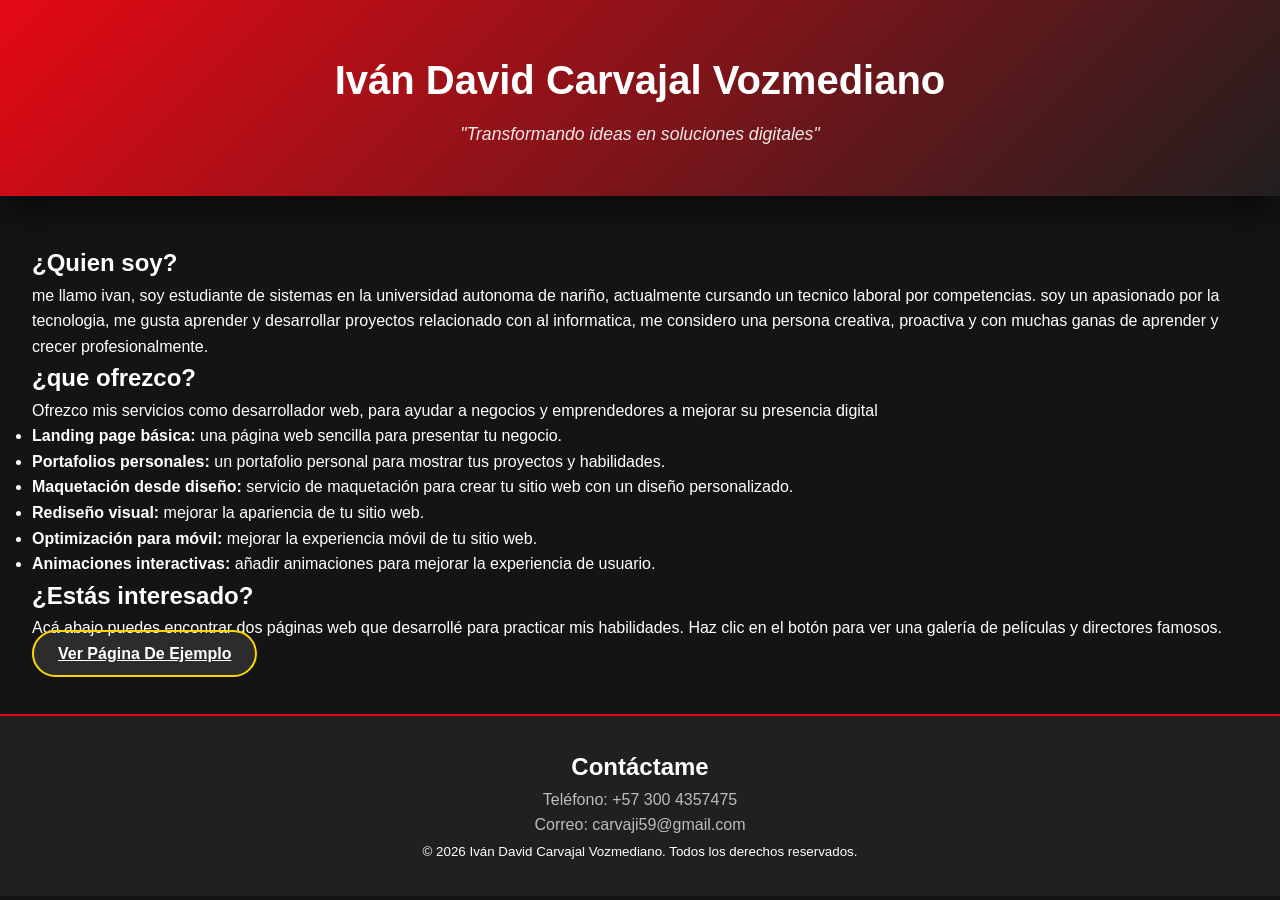
==== index.html @ 3e9c9d6c "Add files via upload" ====
<!DOCTYPE html>
<html lang="en">
<head>
    <meta charset="UTF-8">
    <meta name="viewport" content="width=device-width, initial-scale=1.0">
    <meta name="description" content="Portafolio de Iván David Carvajal - Desarrollador web profesional">
    <meta name="keywords" content="desarrollo web, portafolio, web design, landing pages">
    <title>Iván David Carvajal - Desarrollador Web</title>
    <link rel="stylesheet" href="style.css">
</head>
<body>
    <header>
        <h1>Iván David Carvajal Vozmediano</h1>
        <p><em>"Transformando ideas en soluciones digitales"</em></p>
    </header>

    <main>

        <section>

            <h2>¿Quien soy?</h2>
            <p>me llamo ivan, soy estudiante de sistemas en la universidad autonoma de nariño, actualmente cursando un tecnico laboral por competencias.
                soy un apasionado por la tecnologia, me gusta aprender y desarrollar proyectos relacionado con al informatica, me considero una persona creativa,
                proactiva y con muchas ganas de aprender y crecer profesionalmente.
            </p>

                    
        </section>



        <section>
            
            <h2>¿que ofrezco?</h2>
            <p>Ofrezco mis servicios como desarrollador web, para ayudar a negocios y emprendedores a mejorar su presencia digital</p>

            <ul>

                <li><strong>Landing page básica:</strong> una página web sencilla para presentar tu negocio.</li>

                <li><strong>Portafolios personales:</strong> un portafolio personal para mostrar tus proyectos y habilidades.</li>

                <li><strong>Maquetación desde diseño:</strong> servicio de maquetación para crear tu sitio web con un diseño personalizado.</li>

                <li><strong>Rediseño visual:</strong> mejorar la apariencia de tu sitio web.</li>

                <li><strong>Optimización para móvil:</strong> mejorar la experiencia móvil de tu sitio web.</li>

                <li><strong>Animaciones interactivas:</strong> añadir animaciones para mejorar la experiencia de usuario.</li>
            </ul>
        </section>

        <section>
            <h2>¿Estás interesado?</h2>
            <p>Acá abajo puedes encontrar dos páginas web que desarrollé para practicar mis habilidades. Haz clic en el botón para ver una galería de películas y directores famosos.</p>
            <p><a href="pagina_ejemplo/ejemplo.html" class="btn btn-accent">Ver página de ejemplo</a></p>
        </section>
    </main>

    <footer>

        <h2>Contáctame</h2>
        <p>Teléfono: +57 300 4357475</p>
        <p>Correo: carvaji59@gmail.com</p>
        
        <small>© 2026 Iván David Carvajal Vozmediano. Todos los derechos reservados.</small>
    </footer>


</body>
</html>
---- style.css ----
/* ===== VARIABLES Y RESET ===== */
:root {
    --primary-color: #e50914;
    --secondary-color: #221f1f;
    --accent-color: #ffd700;
    --text-light: #ffffff;
    --text-dark: #221f1f;
    --bg-dark: #141414;
    --shadow: 0 8px 16px rgba(0, 0, 0, 0.3);
    --shadow-lg: 0 16px 32px rgba(0, 0, 0, 0.5);
    --transition: all 0.3s ease;
}

* {
    margin: 0;
    padding: 0;
    box-sizing: border-box;
}

html {
    scroll-behavior: smooth;
}

body {
    font-family: 'Segoe UI', Tahoma, Geneva, Verdana, sans-serif;
    background-color: var(--bg-dark);
    color: var(--text-light);
    line-height: 1.6;
}

/* ===== HEADER ===== */
header {
    background: linear-gradient(135deg, var(--primary-color) 0%, var(--secondary-color) 100%);
    padding: 3rem 2rem;
    text-align: center;
    box-shadow: var(--shadow-lg);
    margin-bottom: 3rem;
}

header h1 {
    font-size: 2.5rem;
    margin-bottom: 0.5rem;
    color: var(--text-light);
}

header p {
    font-size: 1.1rem;
    color: rgba(255, 255, 255, 0.9);
}

/* ===== MAIN ===== */
main {
    max-width: 1400px;
    margin: 0 auto;
    padding: 0 2rem;
}

/* ===== SELECTOR DE CATEGORÍA ===== */
.menu-categoria {
    position: relative;
    display: inline-block;
}

.btn-menu {
    position: fixed;
    top: 2rem;
    right: 2rem;
    background-color: var(--primary-color);
    color: var(--text-light);
    border: none;
    border-radius: 50%;
    width: 50px;
    height: 50px;
    font-size: 1.5rem;
    cursor: pointer;
    box-shadow: var(--shadow-lg);
    transition: var(--transition);
    z-index: 100;
    display: flex;
    align-items: center;
    justify-content: center;
}

.btn-menu:hover {
    background-color: #ff1722;
    transform: scale(1.1);
}

.btn-menu:active {
    transform: scale(0.95);
}

.menu-desplegable {
    position: fixed;
    top: 5.5rem;
    right: 2rem;
    background-color: var(--secondary-color);
    border: 2px solid var(--accent-color);
    border-radius: 12px;
    box-shadow: var(--shadow-lg);
    display: none;
    flex-direction: column;
    min-width: 250px;
    z-index: 99;
    overflow: hidden;
}

.menu-desplegable.activo {
    display: flex;
    animation: slideDown 0.3s ease-out;
}

.menu-item {
    padding: 1rem 1.5rem;
    background: none;
    border: none;
    color: var(--text-light);
    font-size: 1rem;
    font-weight: 600;
    cursor: pointer;
    transition: var(--transition);
    text-align: left;
    border-bottom: 1px solid rgba(255, 255, 255, 0.1);
}

.menu-item:last-child {
    border-bottom: none;
}

.menu-item:hover {
    background-color: var(--primary-color);
    padding-left: 2rem;
}

/* ===== ANIMACIÓN MENÚ ===== */
@keyframes slideDown {
    from {
        opacity: 0;
        transform: translateY(-10px);
    }
    to {
        opacity: 1;
        transform: translateY(0);
    }
}

/* ===== FILTROS ===== */
.filtros {
    background: var(--secondary-color);
    padding: 2rem;
    border-radius: 12px;
    margin-bottom: 3rem;
    box-shadow: var(--shadow);
}

.filtros h2 {
    font-size: 1.8rem;
    margin-bottom: 1.5rem;
    color: var(--accent-color);
}

.botones-genero {
    display: flex;
    flex-wrap: wrap;
    gap: 1rem;
    justify-content: center;
}

.btn {
    padding: 0.8rem 1.5rem;
    background-color: rgba(255, 255, 255, 0.1);
    color: var(--text-light);
    border: 2px solid var(--accent-color);
    border-radius: 25px;
    cursor: pointer;
    font-size: 1rem;
    font-weight: 600;
    transition: var(--transition);
    text-transform: capitalize;
}

.btn:hover {
    background-color: var(--accent-color);
    color: var(--text-dark);
    transform: translateY(-3px);
    box-shadow: 0 8px 16px rgba(255, 215, 0, 0.3);
}

.btn-activo {
    background-color: var(--primary-color);
    border-color: var(--primary-color);
    color: var(--text-light);
}

.btn-activo:hover {
    background-color: #ff1722;
    border-color: #ff1722;
}

/* ===== GALERÍA ===== */
.galerI {
    margin-bottom: 3rem;
}

.contenedor-peliculas {
    display: grid;
    grid-template-columns: repeat(auto-fill, minmax(200px, 1fr));
    gap: 2rem;
}

/* ===== PELÍCULAS ===== */
.pelicula {
    background: var(--secondary-color);
    border-radius: 12px;
    overflow: hidden;
    box-shadow: var(--shadow);
    transition: var(--transition);
    cursor: pointer;
    position: relative;
    height: 100%;
    display: flex;
    flex-direction: column;
    animation: fadeIn 0.6s ease-out;
}

.pelicula:hover {
    transform: translateY(-15px) scale(1.05);
    box-shadow: var(--shadow-lg);
}

.pelicula img {
    width: 100%;
    height: 300px;
    object-fit: cover;
    transition: var(--transition);
}

.pelicula:hover img {
    filter: brightness(0.8);
}

.info-pelicula {
    padding: 1.5rem;
    flex-grow: 1;
    display: flex;
    flex-direction: column;
    justify-content: flex-start;
}

.pelicula h3 {
    font-size: 1.2rem;
    margin-bottom: 0.4rem;
    color: var(--text-light);
    max-height: 3rem;
    overflow: hidden;
    text-overflow: ellipsis;
}

.pelicula .descripcion {
    font-size: 0.9rem;
    color: var(--text-light);
    margin-bottom: 0.8rem;
    line-height: 1.4;
}

.pelicula .genero {
    display: inline-block;
    background-color: var(--primary-color);
    color: var(--text-light);
    padding: 0.4rem 0.8rem;
    border-radius: 20px;
    font-size: 0.85rem;
    font-weight: 600;
    text-transform: capitalize;
    margin-top: auto;
}

/* ===== OCULTAR PELÍCULAS ===== */
.pelicula.oculta {
    display: none;
}

/* ===== DIRECTORES ===== */
.contenedor-directores {
    display: grid;
    grid-template-columns: repeat(auto-fill, minmax(200px, 1fr));
    gap: 2rem;
}

.director {
    background: var(--secondary-color);
    border-radius: 12px;
    overflow: hidden;
    box-shadow: var(--shadow);
    transition: var(--transition);
    cursor: pointer;
    position: relative;
    height: 100%;
    display: flex;
    flex-direction: column;
    animation: fadeIn 0.6s ease-out;
}

.director:hover {
    transform: translateY(-15px) scale(1.05);
    box-shadow: var(--shadow-lg);
}

.director img {
    width: 100%;
    height: 300px;
    object-fit: cover;
    transition: var(--transition);
}

.director:hover img {
    filter: brightness(0.8);
}

.info-director {
    padding: 1.5rem;
    flex-grow: 1;
    display: flex;
    flex-direction: column;
    justify-content: flex-start;
}

.director h3 {
    font-size: 1.2rem;
    margin-bottom: 0.4rem;
    color: var(--text-light);
    max-height: 3rem;
    overflow: hidden;
    text-overflow: ellipsis;
}

.director .bio {
    font-size: 0.9rem;
    color: var(--text-light);
    margin-bottom: 0.8rem;
    line-height: 1.4;
}

.director .pais {
    display: inline-block;
    background-color: var(--primary-color);
    color: var(--text-light);
    padding: 0.4rem 0.8rem;
    border-radius: 20px;
    font-size: 0.85rem;
    font-weight: 600;
    text-transform: capitalize;
    margin-top: auto;
}

/* ===== OCULTAR DIRECTORES ===== */
.director.oculta {
    display: none;
}

/* ===== FOOTER ===== */
footer {
    background: var(--secondary-color);
    padding: 2rem;
    text-align: center;
    margin-top: 3rem;
    border-top: 2px solid var(--primary-color);
}

footer p {
    color: rgba(255, 255, 255, 0.7);
}

/* ===== ANIMACIONES ===== */
@keyframes fadeIn {
    from {
        opacity: 0;
        transform: translateY(20px);
    }
    to {
        opacity: 1;
        transform: translateY(0);
    }
}

/* ===== RESPONSIVE ===== */
@media (max-width: 1024px) {
    .contenedor-peliculas {
        grid-template-columns: repeat(auto-fill, minmax(180px, 1fr));
        gap: 1.5rem;
    }

    .contenedor-directores {
        grid-template-columns: repeat(auto-fill, minmax(180px, 1fr));
        gap: 1.5rem;
    }

    header h1 {
        font-size: 2rem;
    }

    .pelicula img {
        height: 270px;
    }

    .director img {
        height: 270px;
    }
}

@media (max-width: 768px) {
    header {
        padding: 2rem 1.5rem;
    }

    header h1 {
        font-size: 1.8rem;
    }

    header p {
        font-size: 1rem;
    }

    .btn-menu {
        top: 1.5rem;
        right: 1.5rem;
        width: 45px;
        height: 45px;
        font-size: 1.3rem;
    }

    .menu-desplegable {
        top: 5rem;
        right: 1.5rem;
        min-width: 220px;
    }

    .filtros {
        padding: 1.5rem;
    }

    .filtros h2 {
        font-size: 1.4rem;
        margin-bottom: 1rem;
    }

    .botones-genero {
        gap: 0.8rem;
    }

    .btn {
        padding: 0.7rem 1.2rem;
        font-size: 0.9rem;
    }

    .contenedor-peliculas {
        grid-template-columns: repeat(auto-fill, minmax(150px, 1fr));
        gap: 1rem;
    }

    .contenedor-directores {
        grid-template-columns: repeat(auto-fill, minmax(150px, 1fr));
        gap: 1rem;
    }

    main {
        padding: 0 1.5rem;
    }

    .pelicula img {
        height: 225px;
    }

    .director img {
        height: 225px;
    }

    .info-pelicula {
        padding: 1rem;
    }

    .info-director {
        padding: 1rem;
    }

    .pelicula h3 {
        font-size: 1rem;
    }

    .director h3 {
        font-size: 1rem;
    }
}

@media (max-width: 480px) {
    header {
        padding: 1.5rem 1rem;
        margin-bottom: 2rem;
    }

    header h1 {
        font-size: 1.5rem;
    }

    header p {
        font-size: 0.9rem;
    }

    main {
        padding: 0 1rem;
    }

    .btn-menu {
        top: 1rem;
        right: 1rem;
        width: 40px;
        height: 40px;
        font-size: 1.2rem;
    }

    .menu-desplegable {
        top: 4.5rem;
        right: 1rem;
        min-width: 200px;
    }

    .menu-item {
        padding: 0.8rem 1rem;
        font-size: 0.9rem;
    }

    .filtros {
        padding: 1rem;
        margin-bottom: 2rem;
    }

    .filtros h2 {
        font-size: 1.2rem;
        margin-bottom: 0.8rem;
    }

    .botones-genero {
        gap: 0.5rem;
    }

    .btn {
        padding: 0.6rem 1rem;
        font-size: 0.85rem;
    }

    .contenedor-peliculas {
        grid-template-columns: repeat(2, 1fr);
        gap: 0.8rem;
    }

    .contenedor-directores {
        grid-template-columns: repeat(2, 1fr);
        gap: 0.8rem;
    }

    .pelicula img {
        height: 200px;
    }

    .director img {
        height: 200px;
    }

    .info-pelicula {
        padding: 0.8rem;
    }

    .info-director {
        padding: 0.8rem;
    }

    .pelicula h3 {
        font-size: 0.9rem;
        margin-bottom: 0.5rem;
    }

    .director h3 {
        font-size: 0.9rem;
        margin-bottom: 0.5rem;
    }

    .pelicula .genero {
        font-size: 0.75rem;
        padding: 0.3rem 0.6rem;
    }

    .director .pais {
        font-size: 0.75rem;
        padding: 0.3rem 0.6rem;
    }
}
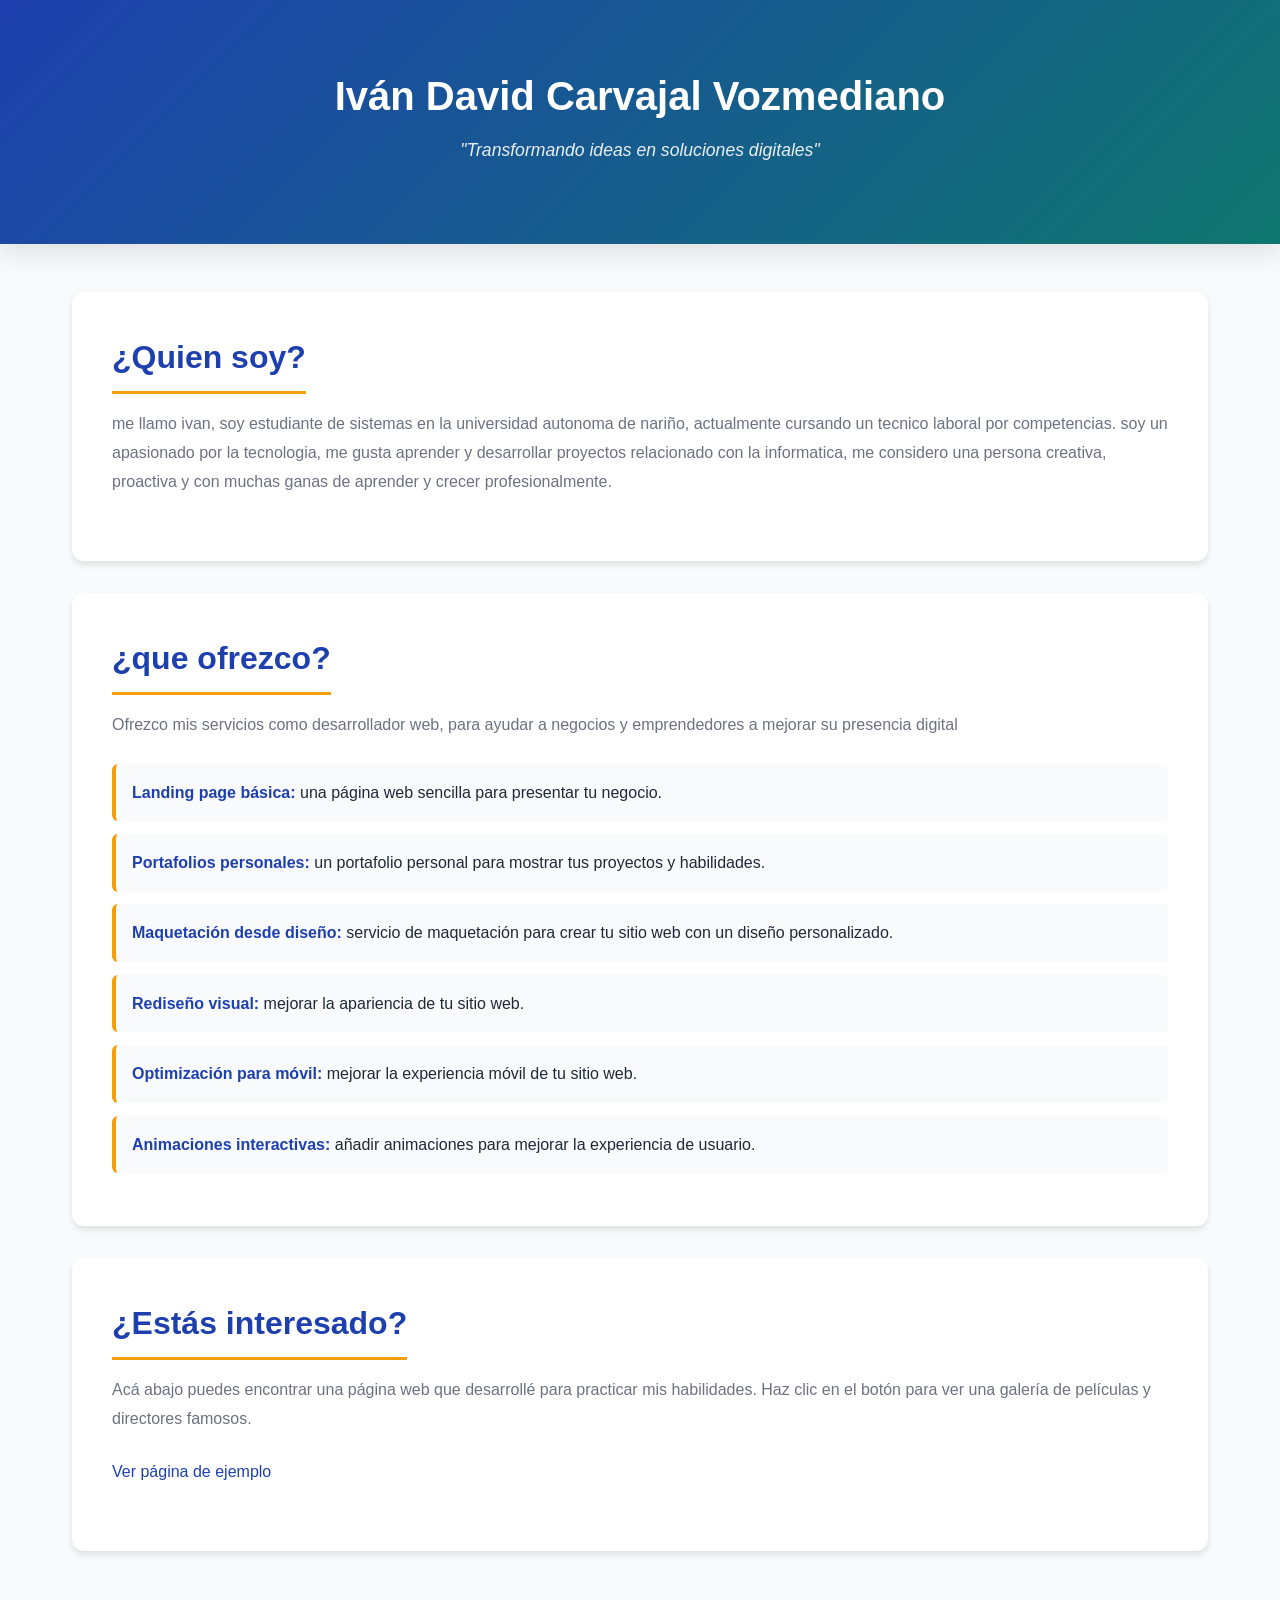
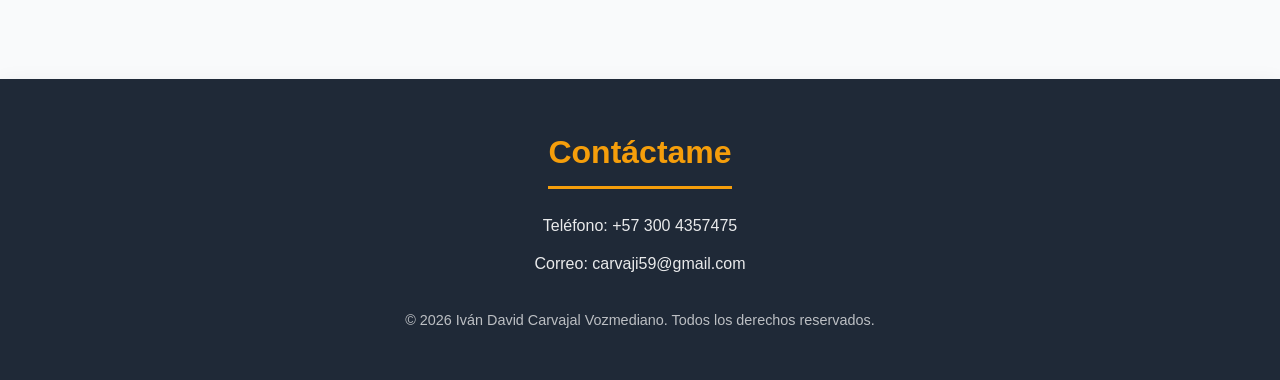
==== commit f6b42ac4: "Fix HTML formatting and add missing newline" ====
--- a/index.html
+++ b/index.html
@@ -20,7 +20,7 @@
 
             <h2>¿Quien soy?</h2>
             <p>me llamo ivan, soy estudiante de sistemas en la universidad autonoma de nariño, actualmente cursando un tecnico laboral por competencias.
-                soy un apasionado por la tecnologia, me gusta aprender y desarrollar proyectos relacionado con al informatica, me considero una persona creativa,
+                soy un apasionado por la tecnologia, me gusta aprender y desarrollar proyectos relacionado con la informatica, me considero una persona creativa,
                 proactiva y con muchas ganas de aprender y crecer profesionalmente.
             </p>
 
@@ -52,7 +52,7 @@
 
         <section>
             <h2>¿Estás interesado?</h2>
-            <p>Acá abajo puedes encontrar dos páginas web que desarrollé para practicar mis habilidades. Haz clic en el botón para ver una galería de películas y directores famosos.</p>
+            <p>Acá abajo puedes encontrar una página web que desarrollé para practicar mis habilidades. Haz clic en el botón para ver una galería de películas y directores famosos.</p>
             <p><a href="pagina_ejemplo/ejemplo.html" class="btn btn-accent">Ver página de ejemplo</a></p>
         </section>
     </main>
@@ -68,4 +68,5 @@
 
 
 </body>
-</html>+
+</html>
--- a/style.css
+++ b/style.css
@@ -1,13 +1,14 @@
 /* ===== VARIABLES Y RESET ===== */
 :root {
-    --primary-color: #e50914;
-    --secondary-color: #221f1f;
-    --accent-color: #ffd700;
-    --text-light: #ffffff;
-    --text-dark: #221f1f;
-    --bg-dark: #141414;
-    --shadow: 0 8px 16px rgba(0, 0, 0, 0.3);
-    --shadow-lg: 0 16px 32px rgba(0, 0, 0, 0.5);
+    --primary-color: #1e40af;
+    --secondary-color: #0f766e;
+    --accent-color: #f59e0b;
+    --text-dark: #1f2937;
+    --text-light: #6b7280;
+    --bg-light: #f9fafb;
+    --bg-white: #ffffff;
+    --shadow: 0 4px 6px rgba(0, 0, 0, 0.1);
+    --shadow-lg: 0 10px 25px rgba(0, 0, 0, 0.1);
     --transition: all 0.3s ease;
 }
 
@@ -23,352 +24,264 @@
 
 body {
     font-family: 'Segoe UI', Tahoma, Geneva, Verdana, sans-serif;
-    background-color: var(--bg-dark);
+    line-height: 1.6;
+    color: var(--text-dark);
+    background-color: var(--bg-light);
+}
+
+/* ===== TIPOGRAFÍA ===== */
+h1, h2, h3 {
+    font-weight: 700;
+    margin-bottom: 1rem;
+}
+
+h1 {
+    font-size: 2.5rem;
+    color: var(--primary-color);
+}
+
+h2 {
+    font-size: 2rem;
+    color: var(--primary-color);
+    border-bottom: 3px solid var(--accent-color);
+    padding-bottom: 0.5rem;
+    display: inline-block;
+}
+
+h3 {
+    font-size: 1.25rem;
+}
+
+p {
     color: var(--text-light);
-    line-height: 1.6;
+    margin-bottom: 1rem;
+}
+
+a {
+    color: var(--primary-color);
+    text-decoration: none;
+    transition: var(--transition);
+}
+
+a:hover {
+    color: var(--accent-color);
+    text-decoration: underline;
 }
 
 /* ===== HEADER ===== */
 header {
     background: linear-gradient(135deg, var(--primary-color) 0%, var(--secondary-color) 100%);
+    color: var(--bg-white);
+    padding: 4rem 2rem;
+    text-align: center;
+    box-shadow: var(--shadow-lg);
+}
+
+header h1 {
+    color: var(--bg-white);
+    margin-bottom: 0.5rem;
+    font-size: 2.5rem;
+}
+
+header p {
+    color: rgba(255, 255, 255, 0.9);
+    font-size: 1.1rem;
+}
+
+/* ===== MAIN ===== */
+main {
+    max-width: 1200px;
+    margin: 0 auto;
+    padding: 3rem 2rem;
+}
+
+/* ===== SECCIONES ===== */
+section {
+    background: var(--bg-white);
+    padding: 2.5rem;
+    margin-bottom: 2rem;
+    border-radius: 12px;
+    box-shadow: var(--shadow);
+    transition: var(--transition);
+}
+
+section:hover {
+    box-shadow: var(--shadow-lg);
+    transform: translateY(-5px);
+}
+
+section h2 {
+    margin-top: 0;
+}
+
+section p {
+    margin-bottom: 1.5rem;
+    line-height: 1.8;
+}
+
+/* ===== IMAGEN ===== */
+img {
+    max-width: 300px;
+    width: 100%;
+    height: auto;
+    border-radius: 12px;
+    border: 4px solid var(--primary-color);
+    margin: 2rem 0;
+    box-shadow: var(--shadow-lg);
+    transition: var(--transition);
+}
+
+img:hover {
+    transform: scale(1.05);
+}
+
+/* ===== LISTAS ===== */
+ul {
+    list-style: none;
+}
+
+li {
+    padding: 1rem;
+    margin-bottom: 0.8rem;
+    background: var(--bg-light);
+    border-left: 4px solid var(--accent-color);
+    border-radius: 6px;
+    transition: var(--transition);
+}
+
+li:hover {
+    background: #fef3c7;
+    transform: translateX(10px);
+}
+
+li strong {
+    color: var(--primary-color);
+}
+
+/* ===== FOOTER ===== */
+footer {
+    background: var(--text-dark);
+    color: var(--bg-white);
     padding: 3rem 2rem;
     text-align: center;
     box-shadow: var(--shadow-lg);
-    margin-bottom: 3rem;
-}
-
-header h1 {
-    font-size: 2.5rem;
-    margin-bottom: 0.5rem;
-    color: var(--text-light);
-}
-
-header p {
-    font-size: 1.1rem;
+    margin-top: 3rem;
+}
+
+footer h2 {
+    color: var(--accent-color);
+    border-bottom: 3px solid var(--accent-color);
+    display: inline-block;
+    margin-bottom: 1.5rem;
+}
+
+footer p {
     color: rgba(255, 255, 255, 0.9);
-}
-
-/* ===== MAIN ===== */
-main {
-    max-width: 1400px;
-    margin: 0 auto;
-    padding: 0 2rem;
-}
-
-/* ===== SELECTOR DE CATEGORÍA ===== */
-.menu-categoria {
-    position: relative;
-    display: inline-block;
-}
-
-.btn-menu {
-    position: fixed;
-    top: 2rem;
-    right: 2rem;
-    background-color: var(--primary-color);
-    color: var(--text-light);
-    border: none;
-    border-radius: 50%;
-    width: 50px;
-    height: 50px;
-    font-size: 1.5rem;
-    cursor: pointer;
-    box-shadow: var(--shadow-lg);
-    transition: var(--transition);
-    z-index: 100;
-    display: flex;
-    align-items: center;
-    justify-content: center;
-}
-
-.btn-menu:hover {
-    background-color: #ff1722;
-    transform: scale(1.1);
-}
-
-.btn-menu:active {
-    transform: scale(0.95);
-}
-
-.menu-desplegable {
-    position: fixed;
-    top: 5.5rem;
-    right: 2rem;
-    background-color: var(--secondary-color);
-    border: 2px solid var(--accent-color);
-    border-radius: 12px;
-    box-shadow: var(--shadow-lg);
-    display: none;
-    flex-direction: column;
-    min-width: 250px;
-    z-index: 99;
-    overflow: hidden;
-}
-
-.menu-desplegable.activo {
-    display: flex;
-    animation: slideDown 0.3s ease-out;
-}
-
-.menu-item {
-    padding: 1rem 1.5rem;
-    background: none;
-    border: none;
-    color: var(--text-light);
-    font-size: 1rem;
+    margin-bottom: 0.8rem;
+}
+
+footer a {
+    color: var(--accent-color);
     font-weight: 600;
-    cursor: pointer;
-    transition: var(--transition);
-    text-align: left;
-    border-bottom: 1px solid rgba(255, 255, 255, 0.1);
-}
-
-.menu-item:last-child {
-    border-bottom: none;
-}
-
-.menu-item:hover {
-    background-color: var(--primary-color);
-    padding-left: 2rem;
-}
-
-/* ===== ANIMACIÓN MENÚ ===== */
-@keyframes slideDown {
-    from {
-        opacity: 0;
-        transform: translateY(-10px);
-    }
-    to {
-        opacity: 1;
-        transform: translateY(0);
-    }
-}
-
-/* ===== FILTROS ===== */
-.filtros {
-    background: var(--secondary-color);
-    padding: 2rem;
-    border-radius: 12px;
-    margin-bottom: 3rem;
-    box-shadow: var(--shadow);
-}
-
-.filtros h2 {
-    font-size: 1.8rem;
-    margin-bottom: 1.5rem;
-    color: var(--accent-color);
-}
-
-.botones-genero {
-    display: flex;
-    flex-wrap: wrap;
-    gap: 1rem;
-    justify-content: center;
-}
-
-.btn {
-    padding: 0.8rem 1.5rem;
-    background-color: rgba(255, 255, 255, 0.1);
-    color: var(--text-light);
-    border: 2px solid var(--accent-color);
-    border-radius: 25px;
-    cursor: pointer;
-    font-size: 1rem;
-    font-weight: 600;
-    transition: var(--transition);
-    text-transform: capitalize;
-}
-
-.btn:hover {
-    background-color: var(--accent-color);
-    color: var(--text-dark);
-    transform: translateY(-3px);
-    box-shadow: 0 8px 16px rgba(255, 215, 0, 0.3);
-}
-
-.btn-activo {
-    background-color: var(--primary-color);
-    border-color: var(--primary-color);
-    color: var(--text-light);
-}
-
-.btn-activo:hover {
-    background-color: #ff1722;
-    border-color: #ff1722;
-}
-
-/* ===== GALERÍA ===== */
-.galerI {
-    margin-bottom: 3rem;
-}
-
-.contenedor-peliculas {
-    display: grid;
-    grid-template-columns: repeat(auto-fill, minmax(200px, 1fr));
-    gap: 2rem;
-}
-
-/* ===== PELÍCULAS ===== */
-.pelicula {
-    background: var(--secondary-color);
-    border-radius: 12px;
-    overflow: hidden;
-    box-shadow: var(--shadow);
-    transition: var(--transition);
-    cursor: pointer;
-    position: relative;
-    height: 100%;
-    display: flex;
-    flex-direction: column;
-    animation: fadeIn 0.6s ease-out;
-}
-
-.pelicula:hover {
-    transform: translateY(-15px) scale(1.05);
-    box-shadow: var(--shadow-lg);
-}
-
-.pelicula img {
-    width: 100%;
-    height: 300px;
-    object-fit: cover;
-    transition: var(--transition);
-}
-
-.pelicula:hover img {
-    filter: brightness(0.8);
-}
-
-.info-pelicula {
-    padding: 1.5rem;
-    flex-grow: 1;
-    display: flex;
-    flex-direction: column;
-    justify-content: flex-start;
-}
-
-.pelicula h3 {
-    font-size: 1.2rem;
-    margin-bottom: 0.4rem;
-    color: var(--text-light);
-    max-height: 3rem;
-    overflow: hidden;
-    text-overflow: ellipsis;
-}
-
-.pelicula .descripcion {
+    margin: 0 0.5rem;
+}
+
+footer a:hover {
+    color: var(--bg-white);
+    text-decoration: underline;
+}
+
+footer small {
+    display: block;
+    margin-top: 2rem;
+    color: rgba(255, 255, 255, 0.7);
     font-size: 0.9rem;
-    color: var(--text-light);
-    margin-bottom: 0.8rem;
-    line-height: 1.4;
-}
-
-.pelicula .genero {
-    display: inline-block;
-    background-color: var(--primary-color);
-    color: var(--text-light);
-    padding: 0.4rem 0.8rem;
-    border-radius: 20px;
-    font-size: 0.85rem;
-    font-weight: 600;
-    text-transform: capitalize;
-    margin-top: auto;
-}
-
-/* ===== OCULTAR PELÍCULAS ===== */
-.pelicula.oculta {
-    display: none;
-}
-
-/* ===== DIRECTORES ===== */
-.contenedor-directores {
-    display: grid;
-    grid-template-columns: repeat(auto-fill, minmax(200px, 1fr));
-    gap: 2rem;
-}
-
-.director {
-    background: var(--secondary-color);
-    border-radius: 12px;
-    overflow: hidden;
-    box-shadow: var(--shadow);
-    transition: var(--transition);
-    cursor: pointer;
-    position: relative;
-    height: 100%;
-    display: flex;
-    flex-direction: column;
-    animation: fadeIn 0.6s ease-out;
-}
-
-.director:hover {
-    transform: translateY(-15px) scale(1.05);
-    box-shadow: var(--shadow-lg);
-}
-
-.director img {
-    width: 100%;
-    height: 300px;
-    object-fit: cover;
-    transition: var(--transition);
-}
-
-.director:hover img {
-    filter: brightness(0.8);
-}
-
-.info-director {
-    padding: 1.5rem;
-    flex-grow: 1;
-    display: flex;
-    flex-direction: column;
-    justify-content: flex-start;
-}
-
-.director h3 {
-    font-size: 1.2rem;
-    margin-bottom: 0.4rem;
-    color: var(--text-light);
-    max-height: 3rem;
-    overflow: hidden;
-    text-overflow: ellipsis;
-}
-
-.director .bio {
-    font-size: 0.9rem;
-    color: var(--text-light);
-    margin-bottom: 0.8rem;
-    line-height: 1.4;
-}
-
-.director .pais {
-    display: inline-block;
-    background-color: var(--primary-color);
-    color: var(--text-light);
-    padding: 0.4rem 0.8rem;
-    border-radius: 20px;
-    font-size: 0.85rem;
-    font-weight: 600;
-    text-transform: capitalize;
-    margin-top: auto;
-}
-
-/* ===== OCULTAR DIRECTORES ===== */
-.director.oculta {
-    display: none;
-}
-
-/* ===== FOOTER ===== */
-footer {
-    background: var(--secondary-color);
-    padding: 2rem;
-    text-align: center;
-    margin-top: 3rem;
-    border-top: 2px solid var(--primary-color);
-}
-
-footer p {
-    color: rgba(255, 255, 255, 0.7);
+}
+
+/* ===== RESPONSIVE ===== */
+@media (max-width: 768px) {
+    h1 {
+        font-size: 2rem;
+    }
+
+    h2 {
+        font-size: 1.5rem;
+    }
+
+    header {
+        padding: 2.5rem 1.5rem;
+    }
+
+    header h1 {
+        font-size: 1.8rem;
+    }
+
+    main {
+        padding: 1.5rem 1rem;
+    }
+
+    section {
+        padding: 1.5rem;
+        margin-bottom: 1.5rem;
+    }
+
+    img {
+        max-width: 250px;
+        margin: 1.5rem 0;
+    }
+
+    li {
+        padding: 0.8rem;
+        margin-bottom: 0.6rem;
+    }
+
+    footer {
+        padding: 2rem 1.5rem;
+    }
+}
+
+@media (max-width: 480px) {
+    h1 {
+        font-size: 1.5rem;
+    }
+
+    h2 {
+        font-size: 1.25rem;
+    }
+
+    header {
+        padding: 2rem 1rem;
+    }
+
+    header h1 {
+        font-size: 1.4rem;
+    }
+
+    header p {
+        font-size: 1rem;
+    }
+
+    main {
+        padding: 1rem;
+    }
+
+    section {
+        padding: 1.25rem;
+        margin-bottom: 1rem;
+    }
+
+    img {
+        max-width: 200px;
+    }
+
+    li {
+        padding: 0.75rem;
+        margin-bottom: 0.5rem;
+    }
+
+    footer p {
+        font-size: 0.9rem;
+    }
 }
 
 /* ===== ANIMACIONES ===== */
@@ -383,214 +296,6 @@
     }
 }
 
-/* ===== RESPONSIVE ===== */
-@media (max-width: 1024px) {
-    .contenedor-peliculas {
-        grid-template-columns: repeat(auto-fill, minmax(180px, 1fr));
-        gap: 1.5rem;
-    }
-
-    .contenedor-directores {
-        grid-template-columns: repeat(auto-fill, minmax(180px, 1fr));
-        gap: 1.5rem;
-    }
-
-    header h1 {
-        font-size: 2rem;
-    }
-
-    .pelicula img {
-        height: 270px;
-    }
-
-    .director img {
-        height: 270px;
-    }
-}
-
-@media (max-width: 768px) {
-    header {
-        padding: 2rem 1.5rem;
-    }
-
-    header h1 {
-        font-size: 1.8rem;
-    }
-
-    header p {
-        font-size: 1rem;
-    }
-
-    .btn-menu {
-        top: 1.5rem;
-        right: 1.5rem;
-        width: 45px;
-        height: 45px;
-        font-size: 1.3rem;
-    }
-
-    .menu-desplegable {
-        top: 5rem;
-        right: 1.5rem;
-        min-width: 220px;
-    }
-
-    .filtros {
-        padding: 1.5rem;
-    }
-
-    .filtros h2 {
-        font-size: 1.4rem;
-        margin-bottom: 1rem;
-    }
-
-    .botones-genero {
-        gap: 0.8rem;
-    }
-
-    .btn {
-        padding: 0.7rem 1.2rem;
-        font-size: 0.9rem;
-    }
-
-    .contenedor-peliculas {
-        grid-template-columns: repeat(auto-fill, minmax(150px, 1fr));
-        gap: 1rem;
-    }
-
-    .contenedor-directores {
-        grid-template-columns: repeat(auto-fill, minmax(150px, 1fr));
-        gap: 1rem;
-    }
-
-    main {
-        padding: 0 1.5rem;
-    }
-
-    .pelicula img {
-        height: 225px;
-    }
-
-    .director img {
-        height: 225px;
-    }
-
-    .info-pelicula {
-        padding: 1rem;
-    }
-
-    .info-director {
-        padding: 1rem;
-    }
-
-    .pelicula h3 {
-        font-size: 1rem;
-    }
-
-    .director h3 {
-        font-size: 1rem;
-    }
-}
-
-@media (max-width: 480px) {
-    header {
-        padding: 1.5rem 1rem;
-        margin-bottom: 2rem;
-    }
-
-    header h1 {
-        font-size: 1.5rem;
-    }
-
-    header p {
-        font-size: 0.9rem;
-    }
-
-    main {
-        padding: 0 1rem;
-    }
-
-    .btn-menu {
-        top: 1rem;
-        right: 1rem;
-        width: 40px;
-        height: 40px;
-        font-size: 1.2rem;
-    }
-
-    .menu-desplegable {
-        top: 4.5rem;
-        right: 1rem;
-        min-width: 200px;
-    }
-
-    .menu-item {
-        padding: 0.8rem 1rem;
-        font-size: 0.9rem;
-    }
-
-    .filtros {
-        padding: 1rem;
-        margin-bottom: 2rem;
-    }
-
-    .filtros h2 {
-        font-size: 1.2rem;
-        margin-bottom: 0.8rem;
-    }
-
-    .botones-genero {
-        gap: 0.5rem;
-    }
-
-    .btn {
-        padding: 0.6rem 1rem;
-        font-size: 0.85rem;
-    }
-
-    .contenedor-peliculas {
-        grid-template-columns: repeat(2, 1fr);
-        gap: 0.8rem;
-    }
-
-    .contenedor-directores {
-        grid-template-columns: repeat(2, 1fr);
-        gap: 0.8rem;
-    }
-
-    .pelicula img {
-        height: 200px;
-    }
-
-    .director img {
-        height: 200px;
-    }
-
-    .info-pelicula {
-        padding: 0.8rem;
-    }
-
-    .info-director {
-        padding: 0.8rem;
-    }
-
-    .pelicula h3 {
-        font-size: 0.9rem;
-        margin-bottom: 0.5rem;
-    }
-
-    .director h3 {
-        font-size: 0.9rem;
-        margin-bottom: 0.5rem;
-    }
-
-    .pelicula .genero {
-        font-size: 0.75rem;
-        padding: 0.3rem 0.6rem;
-    }
-
-    .director .pais {
-        font-size: 0.75rem;
-        padding: 0.3rem 0.6rem;
-    }
-}
+section {
+    animation: fadeIn 0.6s ease-out;
+}
